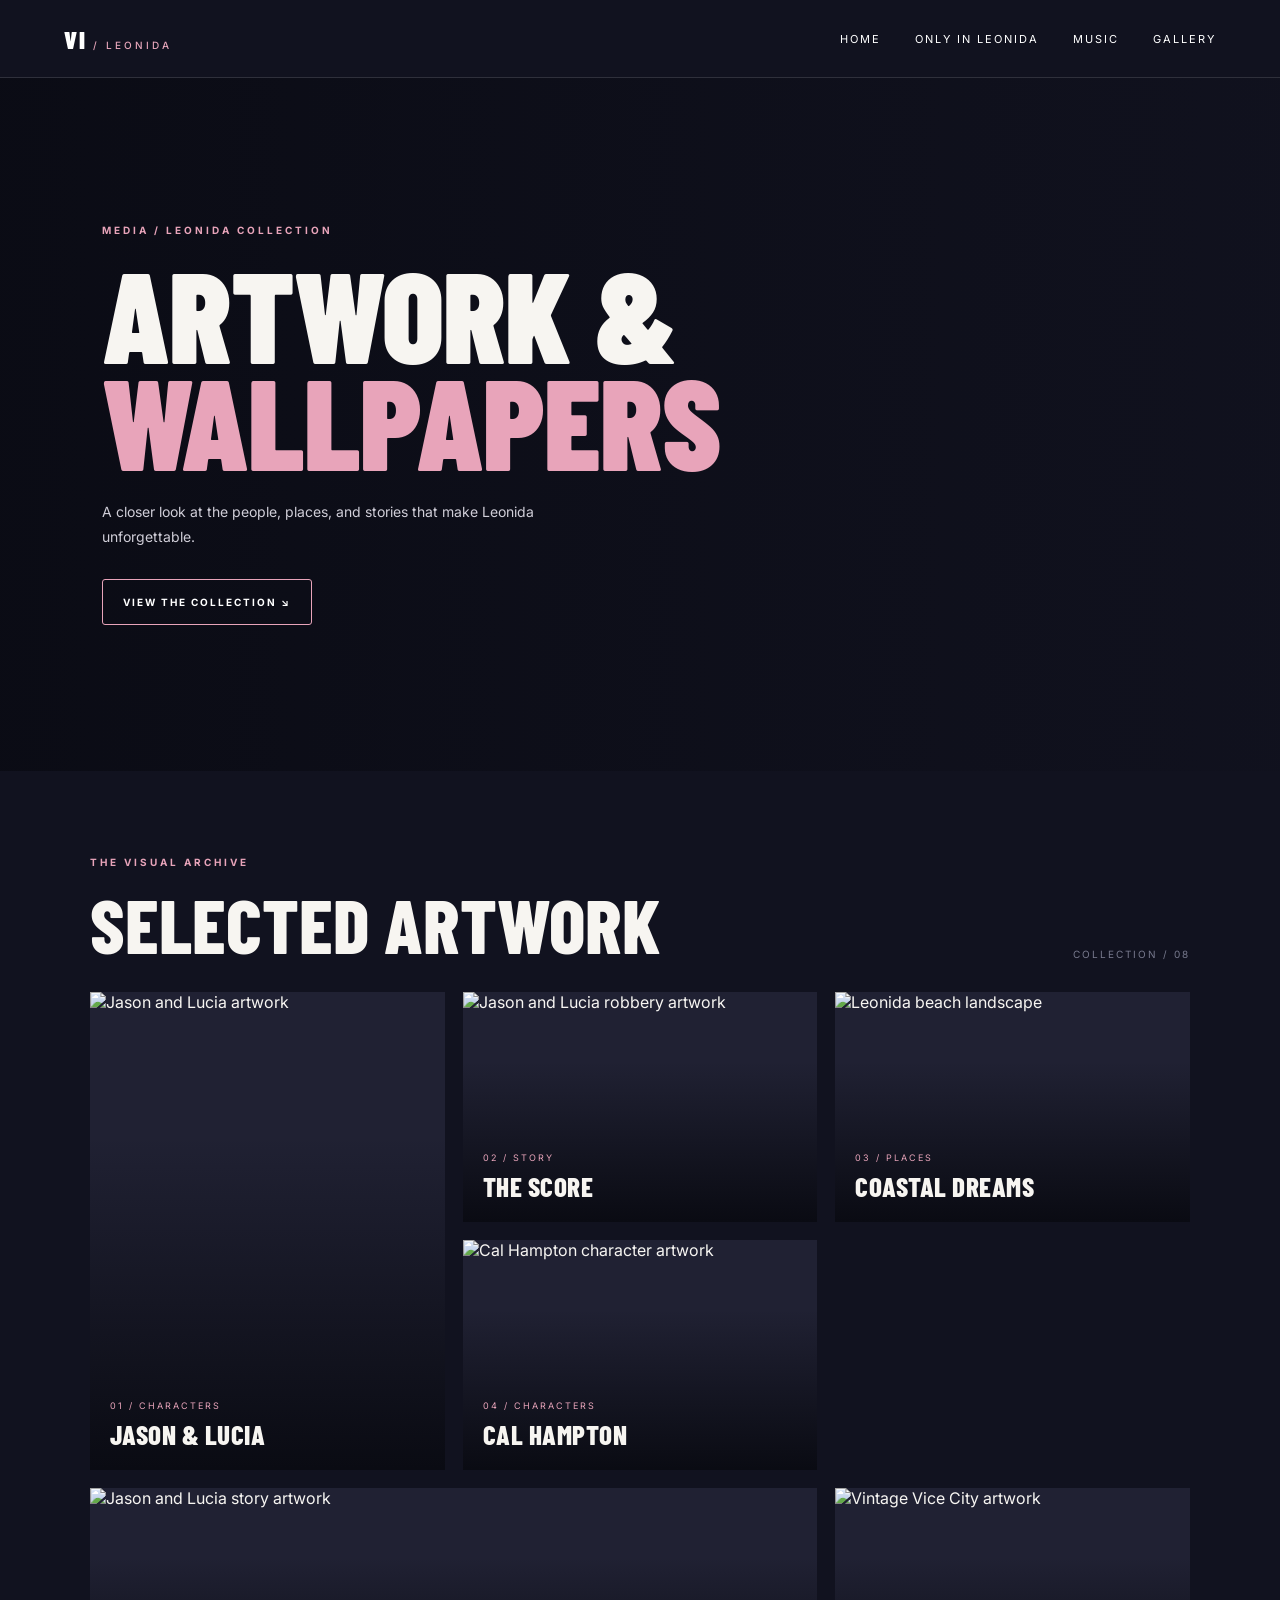
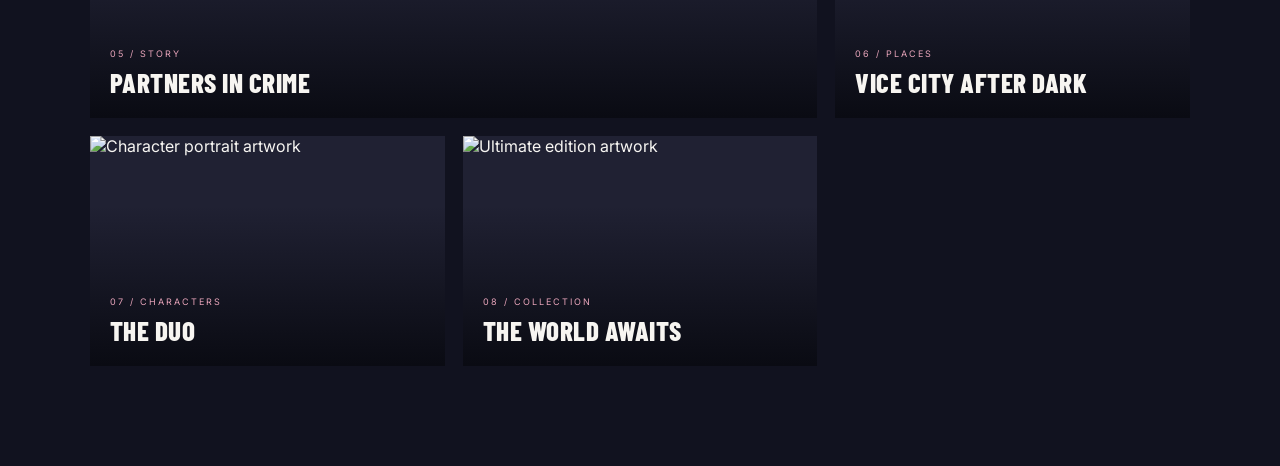
==== gallery.html @ 399e90d9 "created the navbar and herosection for the new page - only in leonida\" ====
<!-- gallery.html -->
<!DOCTYPE html>
<html lang="en">

<head>
  <meta charset="UTF-8">
  <meta name="viewport" content="width=device-width, initial-scale=1.0">
  <title>Artwork & Wallpapers — Grand Theft Auto VI</title>
  <link rel="stylesheet" href="styles.css">
  <link rel="stylesheet" href="media-pages.css">
  <link rel="icon" type="image/x-icon" href="/gta6-logo.png">
</head>

<body class="media-page">
  <div class="media-header">
    <a class="mini-brand" href="index.html" aria-label="Home">VI<span> / LEONIDA</span></a>
    <button class="media-menu-toggle" aria-label="Open menu" aria-expanded="false">
      <span></span>
      <span></span>
    </button>
    <nav class="media-nav">
        <a href="index.html">HOME</a>
      <a href="only-in-leonida.html">ONLY IN LEONIDA</a>
      <a href="music.html">MUSIC</a>
      <a href="gallery.html">GALLERY</a>
    </nav>
  </div>
  
  <div id="top">
    <div class="media-hero gallery-hero">
      <div class="hero-shade"></div>
      <p class="eyebrow">MEDIA / LEONIDA COLLECTION</p>
      <h1>ARTWORK &<br><span>WALLPAPERS</span></h1>
      <p class="hero-copy">A closer look at the people, places, and stories that make Leonida unforgettable.</p>
      <a class="outline-cta" href="#artwork">VIEW THE COLLECTION ↘</a>
    </div>
    
    <div id="artwork" class="gallery-section">
      <div class="section-heading">
        <div>
          <p class="eyebrow">THE VISUAL ARCHIVE</p>
          <h2>SELECTED ARTWORK</h2>
        </div>
        <span>COLLECTION / 08</span>
      </div>
      
      <div class="art-grid">
        <div class="art-card tall" data-category="characters">
          <img src="launch-image.png" alt="Jason and Lucia artwork">
          <div class="caption">
            <span>01 / CHARACTERS</span>
            <span>JASON & LUCIA</span>
          </div>
        </div>
        <div class="art-card" data-category="stories">
          <img src="Jason_and_Lucia_Robbery_portrait.jpg" alt="Jason and Lucia robbery artwork">
          <div class="caption">
            <span>02 / STORY</span>
            <span>THE SCORE</span>
          </div>
        </div>
        <div class="art-card" data-category="places">
          <img src="Jason_and_Lucia_Beach_landscape.jpg" alt="Leonida beach landscape">
          <div class="caption">
            <span>03 / PLACES</span>
            <span>COASTAL DREAMS</span>
          </div>
        </div>
        <div class="art-card" data-category="characters">
          <img src="Cal_Hampton_03.jpg" alt="Cal Hampton character artwork">
          <div class="caption">
            <span>04 / CHARACTERS</span>
            <span>CAL HAMPTON</span>
          </div>
        </div>
        <div class="art-card wide" data-category="stories">
          <img src="Jason_and_Lucia_02.jpg" alt="Jason and Lucia story artwork">
          <div class="caption">
            <span>05 / STORY</span>
            <span>PARTNERS IN CRIME</span>
          </div>
        </div>
        <div class="art-card" data-category="places">
          <img src="VINTAGE_VICE_CITY_PACK_01.jpg" alt="Vintage Vice City artwork">
          <div class="caption">
            <span>06 / PLACES</span>
            <span>VICE CITY AFTER DARK</span>
          </div>
        </div>
        <div class="art-card" data-category="characters">
          <img src="Jason_and_Lucia_02_portrait.jpg" alt="Character portrait artwork">
          <div class="caption">
            <span>07 / CHARACTERS</span>
            <span>THE DUO</span>
          </div>
        </div>
        <div class="art-card" data-category="places">
          <img src="ultimate-edition.avif" alt="Ultimate edition artwork">
          <div class="caption">
            <span>08 / COLLECTION</span>
            <span>THE WORLD AWAITS</span>
          </div>
        </div>
      </div>
    </div>
  </div>
</body>
<script>
  const menuToggle = document.querySelector('.media-menu-toggle');
  const mediaNav = document.querySelector('.media-nav');

  if (menuToggle && mediaNav) {
    menuToggle.addEventListener('click', () => {
      mediaNav.classList.toggle('open');
      const isExpanded = menuToggle.getAttribute('aria-expanded') === 'true';
      menuToggle.setAttribute('aria-expanded', !isExpanded);
    });
  }
</script>
</html>
---- styles.css ----
@import url('https://fonts.googleapis.com/css2?family=Poiret+One&display=swap');
  @font-face {
    font-family: 'ArtDeco Bold';
    src: url('fonts/art-deco-bold.otf') format('opentype');
    font-weight: bold;
    font-style: normal;
  }

  * {
    margin: 0;
    padding: 0;
    box-sizing: border-box;
  }

  body {
    background-color: #16172A;
  }

  .top-section {
    display: flex;
    height: 60px;
    position: relative;
    justify-content: center;
    align-items: center;

  }

   .top-section img {
    width: 100%;                                  
    height: 100%;
    object-fit: cover;
    object-position: center top;
  }
  .top-section p {
    position: absolute;
    color: #3c4066;
    background-color: none;
    font: 15px;
    font-weight: 700;
    line-height: 17px;
    letter-spacing: 2.25px;
    font-family: 'ArtDeco Bold' !important;


  }

  .logo {
    margin: 55px 0 0 55px;
    width: 50px;
    height: 45px;
    color: white;
    position: sticky;
  }

  .logo svg {
    display: block;
    width: 100%;
    height: 100%;
  }

  .hero-section {
    display: flex;
    justify-content: space-between;
    box-sizing: border-box;
    padding: 20px 40px;
    position: relative;

  }


  .hero-container {
    width: 100%;
    max-width: 1350px;
    height: 650px;
    display: flex;
    justify-content: center;
    align-items: center;
    margin: 10px auto;
    position: relative;
  }

  .hero-image {
    width: 100%;
    object-fit: fill;
    display: block;
  }

  .overlay {
    position: absolute;
    display: flex;
    justify-content: center;
    align-items: center;
    max-width: 300px;
    height: auto;
    object-fit: contain;
  }

  

  .menu-button {
    margin: 55px 55px 0 0;
    width: 48px;
    height: 48px;
    background: transparent;
    border: none;
    cursor: pointer;
    position: sticky;
    display: flex;
    flex-direction: column;
    justify-content: center;
    align-items: center;
    gap: 6px;
  }

  .menu-button span {
    width: 40px;
    height: 8px;
    background-color: white;
    display: block;
  }

  .pre-order-wrapper {
  width: 100%;
  display: flex;
  justify-content: center; 
}

  .pre-order {
    width: 100%;             
    max-width: 1300px; 
    height: 120px;
    box-sizing: border-box;
    display: flex;
    flex-direction: row;
    justify-content: space-between;
    align-items: center;
    padding: 10px 0;
  }

  .pre-order p {
    font-size: 29px;
    font-weight: 500;
    line-height: 35px;
    letter-spacing: -0.29px;
    color: white;
    font-family: 'ArtDeco Bold' !important;
  }

  .order-button {
    padding: 22px 22px;
    font-size: 22px;
    font-weight: 700;
    background-color: #FFC0D1;
    color: #16172A;
    border: none;
    border-radius: 50px;
    width: 210px;
    height: 69px;
    transition: background-color 1s ease, color 1s ease, text-shadow 1s ease, box-shadow 1s ease;
  }

  .order-button:hover {
    color: #974858;

  
  box-shadow: 
    0 0 10px #ffffff,   
    0 0 40px #ff69b4,   
    0 0 50px #ff1493,   
    inset 0 0 14px rgba(255, 255, 255, 0.6); 
  }

  .button-group {
    display: flex;
    flex-direction: column;
    align-items: center;
    gap: 15px;
    position: relative;
  }

    .scroll-arrow {
    background: none;
    border: none;
    padding: 0;
    display: flex;
    justify-content: center;
    align-items: center;
    position: absolute;
    top: 120px;
    }  
    
    

  .console-logos {
    display: flex;
    flex-direction: column;
    gap: 10px;
    width: 100%;
  }

  .console-logos img {
    max-width: 200px;
    object-position: right;
    height: auto;
  }

  .left, .right, .center {
    flex: 1;
    display: flex;
    align-items: center;
  }

  .left {
    justify-content: flex-start;
  }

  .center {
    justify-content: center;
  }

  .right {
    justify-content: flex-end;
    align-items: flex-end;
  }

  .launch-section {
    display: flex;
    justify-content: center;
    align-items: center;
    width: 100%;
    height: 100vh;
    margin-top: 100px;
    overflow: hidden;
    position: relative;
  }

  .launch-section img {
  width: 100%;
  height: 100%;
  object-fit: cover;
}

  .launch-text {
    display: flex;
    flex-direction: column;
    position: absolute;
    justify-content: flex-start;
    align-items: center;
    z-index: 1;
    gap: 20px;
    top: 100px;
    left: 0;
    width: 100%;
    height: 100%;
  }

  .watch p {
    color: #fbd9e0;
    background-color: none;
    font-size: 25px;
    line-height: 17px;
    letter-spacing: 2.25px;
    font-weight: 900;
    font-family:'Franklin Gothic Medium', 'Arial Narrow', Arial, sans-serif;
  }

  .launch p {
    color: #ffffff;
    font-size: 66px;
    letter-spacing: 15px;
    font-weight: 900;
    font-family:'Franklin Gothic Medium', 'Arial Narrow', Arial, sans-serif;
  }

  .launch {
    position: relative;
    left: 15px;
  }

  .play-button {
    position: absolute;
    color: white;
    opacity: 0.5;
    display: flex;
    cursor: pointer;
    z-index: 3;
    transition: transform 0.3s ease, opacity 0.3s ease;
  }

  .play-button:hover {
    opacity: 0.7;
    transform: scale(1.15);
  }

  .video-overlay {
  position: fixed;
  top: 0;
  left: 0;
  width: 100%;
  height: 100%;
  background-color: rgba(22, 23, 42, 0.95);
  backdrop-filter: blur(8px);
  z-index: 1000; 
  
  display: flex;
  flex-direction: column;
  justify-content: flex-start; 
  align-items: center;
  padding: 60px 20px;          
  overflow-y: auto;            
  
  opacity: 0;
  pointer-events: none;
  transition: opacity 0.4s ease;
}

.video-overlay:target {
  opacity: 1;
  pointer-events: auto;
}

.video-container {
  position: relative;
  width: 100%;               
  max-width: 1000px;
  aspect-ratio: 16 / 9;
  border-radius: 12px;
  overflow: hidden;
  box-shadow: 0 20px 50px rgba(0, 0, 0, 0.6);
  border: 1px solid rgba(255, 255, 255, 0.15);
  margin-bottom: 40px;          
  flex-shrink: 0;               
}

.video-container iframe {
  width: 100%;
  height: 100%;
  display: block;
}

.close-button {
  position: fixed;             
  top: 20px;
  right: 20px;
  background: rgba(255, 255, 255, 0.1);
  color: white;
  text-decoration: none; 
  font-size: 30px;
  width: 45px;
  height: 45px;
  border-radius: 50%;
  display: flex;
  justify-content: center;
  align-items: center;
  z-index: 100000;
  transition: background 0.2s, transform 0.2s;
}

.close-button:hover {
  background: rgba(255, 255, 255, 0.3);
  transform: scale(1.05);
}


.video-details-section {
  width: 100%;
  max-width: 1000px;       
  margin: 0 auto;
  padding: 0 0 40px 0;         
  background-color: transparent; 
  color: #ffffff;

}

.details-split-row {
  display: flex;
  justify-content: space-between;
  align-items: flex-start;
  gap: 50px;
}

.details-left, .details-right {
  flex: 1;
}

.main-title {
  font-family:'Franklin Gothic Medium', 'Arial Narrow', Arial, sans-serif;
  font-size: 40px;
  line-height: 1.1;
  letter-spacing: 1.5px;
  margin-bottom: 12px;
  font-weight: 700;
  color: #fff9cb;
}

.release-date {
  font-size: 19px;
  color: #7b7d99; 
  letter-spacing: 0.5px;
  font-family:'Franklin Gothic Medium', 'Arial Narrow', Arial, sans-serif;
}

.description-para {
  position: static; 
  font-size: 19px;
  line-height: 1.6;
  color: #7b7d99;
  font-weight: normal ;
  letter-spacing: 0.2px;
  font-family:'Franklin Gothic Medium', 'Arial Narrow', Arial, sans-serif;
}
  
/* Trailers Cards Section */
  .more-trailers-section {
    width: 100%;
    background-color: #16172A; 
    display: flex;
    justify-content: center;
    padding: 60px 40px;
  }

  .trailers-container {
    width: 100%;
    max-width: 1350px;
    display: flex;
    justify-content: space-between;
    gap: 30px;
  }

  .trailer-card {
    flex: 1;
    display: flex;
    flex-direction: column;
    align-items: center;
    cursor: pointer;
  }

  .trailer-card:hover .trailer-image-wrapper img {
    transform: scale(1.03);
  }

  .trailer-image-wrapper {
    width: 100%;
    aspect-ratio: 9 / 16; 
    position: relative;
    border-radius: 12px;
    overflow: hidden;
    margin-bottom: 20px;
  }

  .trailer-image-wrapper img {
    width: 100%;
    height: 100%;
    object-fit: cover;
    transition: transform 0.4s ease;
  }

  .card-play-button {
    position: absolute;
    top: 50%;
    left: 50%;
    transform: translate(-50%, -50%);
    color: white;
    z-index: 2;
    transition: transform 0.2s ease;
  }

  .trailer-card:hover .card-play-button {
    transform: translate(-50%, -50%) scale(1.1);
  }

  .trailer-text {
    text-align: center;
    display: flex;
    flex-direction: column;
    gap: 8px;
  }

  .watch-tag {
    color: #fbd9e0; 
    font-size: 14px;
    letter-spacing: 2px;
    font-weight: 900;
    font-family: 'Franklin Gothic Medium', 'Arial Narrow', Arial, sans-serif;
  }

  .trailer-title {
    color: #ffffff;
    font-size: 26px;
    letter-spacing: 2px;
    font-weight: 900;
    font-family: 'Franklin Gothic Medium', 'Arial Narrow', Arial, sans-serif;
  }


  .scroll-canvas-section {
   
    height: 250vh; 
    position: relative;
    background-color: #000;
  }

  .sticky-canvas-container {
    position: sticky;
    top: 0;
    height: 100vh; 
    width: 100%;
    overflow: hidden;
    display: flex;
    justify-content: center;
    align-items: center;
  }

  /* Adds a smooth fade to the bottom of the scrubbing video */
  .sticky-canvas-container::after {
    content: '';
    position: absolute;
    bottom: 0;
    left: 0;
    width: 100%;
    height: 25vh; /* Controls how tall the blended fade is */
    /* Fades from transparent to your exact body background color (#16172A) */
    background: linear-gradient(to bottom, rgba(22, 23, 42, 0) 0%, rgba(22, 23, 42, 1) 100%);
    pointer-events: none; /* Ensures the overlay doesn't block scrolling or clicks */
    z-index: 5;
  }

  #scrub-canvas {
    width: 100%;
    height: 100vh;
    object-fit: cover; 
    display: block;
    object-position: center center;
  }

  .ultimate-vicecity {
    display: flex;
    flex-direction: column;
    justify-content: center;
    align-items: center;
    gap: 50px; 
    padding: 50px 20px;
  }

 
  .promo-card {
    position: relative; 
    display: flex;
    justify-content: center;
    align-items: center;
    width: 100%;
    max-width: 1500px;
  }
  
  .promo-card img {
    width: 100%;
    border-radius: 40px;
    display: block;
  }

  .promo-content {
    position: absolute;
    display: flex;
    flex-direction: column;
    right: 10%; 
    justify-content: center;
  }

  .promo-preorder-bonus {
    font-size: 20px;
    font-weight: 700;
    font-family: 'Franklin Gothic Medium', 'Arial Narrow', Arial, sans-serif;
    color: #95eef1;
    margin-bottom: 10px;
  }

  .promo-heading {
    font-size: 70px;
    font-weight: 700;
    font-family: 'Franklin Gothic Medium', 'Arial Narrow', Arial, sans-serif;
    color: #fff9cb;
    line-height: 1.1;
    margin-bottom: 20px;
  }

  .promo-para {
    font-size: 30px;
    font-family: 'Franklin Gothic Medium', 'Arial Narrow', Arial, sans-serif;
    color: #ffffff;
    line-height: 1.4;
  }

  .promo-content button {
    margin-top: 40px;
    padding: 22px 22px;
    font-size: 22px;
    font-weight: 700;
    background-color: #fff9cb;
    color: #16172A;
    border: none;
    border-radius: 50px;
    width: 210px;
    height: 69px;
    cursor: pointer;
    transition: background-color 0.5s ease, color 0.5s ease, box-shadow 0.5s ease;
  }

  .promo-content button:hover {
    color: #974858;
    box-shadow: 
      0 0 10px #ffffff,   
      0 0 40px #ff69b4,   
      0 0 50px #ff1493,   
      inset 0 0 14px rgba(255, 255, 255, 0.6); 
  }


  .scroll-canvas-section-2 {
    height: 400vh; 
    position: relative;
    background-color: #000;
  }

  .sticky-canvas-container-2 {
    position: sticky;
    top: 0;
    height: 100vh; 
    width: 100%;
    overflow: hidden;
    display: flex;
    justify-content: center;
    align-items: center;
  }

  /* Adds a smooth fade to the top of the second scrubbing video */
  .sticky-canvas-container-2::before {
    content: '';
    position: absolute;
    top: 0;
    left: 0;
    width: 100%;
    height: 25vh; /* Controls how tall the top blend is */
    /* Fades from solid background color down to transparent */
    background: linear-gradient(to bottom, rgba(22, 23, 42, 1) 0%, rgba(22, 23, 42, 0) 100%);
    pointer-events: none; /* Ensures the overlay doesn't block scrolling or clicks */
    z-index: 5;
  }

   /* Adds a smooth fade to the bottom of the scrubbing video */
  .sticky-canvas-container-2::after {
    content: '';
    position: absolute;
    bottom: 0;
    left: 0;
    width: 100%;
    height: 25vh; /* Controls how tall the blended fade is */
    /* Fades from transparent to your exact body background color (#16172A) */
    background: linear-gradient(to bottom, rgba(22, 23, 42, 0) 0%, rgba(22, 23, 42, 1) 100%);
    pointer-events: none; /* Ensures the overlay doesn't block scrolling or clicks */
    z-index: 5;
  }

  #scrub-canvas-2 {
    width: 100%;
    height: 100vh;
    object-fit: cover; 
    object-position: center center; 
    display: block;
  }

  /* Vice City Story Card */
  .story-card {
    position: relative;
    display: flex;
    align-items: center; 
    width: 100%;
    max-width: 1500px;
    min-height: 650px; 
    border-radius: 40px;
    overflow: hidden;
  }


  .story-content {
    position: relative;
    z-index: 1; 
    display: flex;
    flex-direction: column;
  }

  .story-heading {
    font-family: 'Franklin Gothic Medium', 'Arial Narrow', Arial, sans-serif;
    font-size: 100px;
    font-weight: 700;
    color: #df698a; 
    margin-bottom: 25px;
    letter-spacing: 0.5px;
  }

  .story-paragraph {
    font-family: 'Franklin Gothic Medium', 'Arial Narrow', Arial, sans-serif;
    font-size: 50px;
    font-weight: 500;
    color: #f7bda6; 
    letter-spacing: 0.5px;
  }



  .promo-card.content-left .promo-content {
    right: auto; /* Removes the default right positioning */
    left: 10%;   /* Pins the text to the left side */
  }
  
  .promo-content button {
    width: 250px;
  }

  /* Main Footer Container */
  .site-footer {
    display: flex;
    flex-direction: column;
    align-items: center;
    padding: 80px 20px;
    color: #ffffff;
    font-family: 'Franklin Gothic Medium', 'Arial Narrow', Arial, sans-serif;
  }

  /* Centered Logo */
  .footer-logo {
    max-width: 150px;
    height: auto;
    margin-bottom: 40px;
  }

  /* Newsletter Pill Bar */
  .newsletter-bar {
    display: flex;
    justify-content: space-between;
    align-items: center;
    width: 100%;
    max-width: 1000px;
    border: 1px solid rgba(255, 255, 255, 0.2);
    border-radius: 50px; /* Creates the pill shape */
    padding: 20px 40px;
    margin-bottom: 50px;
    gap: 30px;
  }

  .newsletter-left {
    display: flex;
    align-items: center;
    gap: 15px;
    font-size: 18px;
    font-weight: 700;
    letter-spacing: 0.5px;
    white-space: nowrap;
  }

  .rockstar-icon {
    font-size: 24px;
    font-weight: bold;
    font-family: Arial, sans-serif;
  }

  .rockstar-icon .star {
    font-size: 16px;
    vertical-align: super;
  }

  .newsletter-right p {
    font-size: 14px;
    font-weight: normal;
    color: #b0b0b0;
    line-height: 1.4;
  }

  /* Social Icons */
  .footer-socials {
    display: flex;
    gap: 30px;
    margin-bottom: 40px;
  }

  .footer-socials a {
    color: #ffffff;
    text-decoration: none;
    font-size: 18px;
    font-weight: bold;
    transition: color 0.3s ease;
  }

  .footer-socials a:hover {
    color: #df698a;
  }

  /* Footer Text Links */
  .footer-links {
    display: flex;
    flex-wrap: wrap;
    justify-content: center;
    gap: 20px;
    margin-bottom: 60px;
  }

  .footer-links a {
    color: #b0b0b0;
    text-decoration: none;
    font-size: 14px;
    transition: color 0.3s ease;
  }

  .footer-links a:hover {
    color: #ffffff;
  }

  /* ESRB Rating Section */
  .footer-rating {
    display: flex;
    align-items: flex-start;
    gap: 20px;
    max-width: 600px;
  }

  .esrb-logo {
    width: 60px;
    height: auto;
  }

  .rating-text {
    font-size: 12px;
    color: #b0b0b0;
    line-height: 1.5;
  }

  .in-game-purchases {
    margin-top: 10px;
  }

  .rockstar-logo-img {
    height: 24px; /* Matches the height of the neighboring text */
    width: auto;
    display: block;
  }

  
/* Hide the checkbox */
.menu-toggle {
    position: absolute;
    width: 1px;
    height: 1px;
    opacity: 0;
    pointer-events: none;
}

.menu-button {
  z-index: 1002;
}

.menu-button span {
  transition: transform 0.3s ease;
}

.menu-toggle:checked + .menu-button span:first-child {
  transform: translateY(7px) rotate(45deg);
}

.menu-toggle:checked + .menu-button span:last-child {
  transform: translateY(-7px) rotate(-45deg);
}

/* Full-screen navigation */
.menu-overlay {
    position: fixed;
    inset: 0;
    z-index: 1001;
    background: rgba(8, 8, 8, 0.97);
    display: flex;
    flex-direction: column;
    justify-content: center;
    align-items: center;
    gap: 28px;

    opacity: 0;
    visibility: hidden;
    pointer-events: none;
    transform: translateY(-15px);
    transition:
        opacity 0.35s ease,
        transform 0.35s ease,
        visibility 0.35s ease;
}

/* Show menu when checkbox is checked */
.menu-toggle:checked ~ .menu-overlay {
    opacity: 1;
    visibility: visible;
    pointer-events: auto;
    transform: translateY(0);
}

/* Navigation links */
.menu-overlay a {
    color: #fff;
    text-decoration: none;
    font-family: inherit;
    font-size: clamp(28px, 5vw, 54px);
    font-weight: 700;
    letter-spacing: 2px;
    transition: color 0.25s ease, transform 0.25s ease;
    font-family: 'Franklin Gothic Medium', 'Arial Narrow', Arial, sans-serif;
}

.menu-overlay a:hover {
    color: #ffc0d1;
    transform: scale(1.06);
}

@media (max-width: 600px) {
    .menu-button {
        top: 20px;
        right: 20px;
    }

    .menu-overlay {
        gap: 24px;
    }
}

  /* Responsive Adjustments for Mobile */
  @media (max-width: 768px) {
    .newsletter-bar {
      flex-direction: column;
      text-align: center;
      padding: 30px 20px;
      border-radius: 20px;
    }
    
    .newsletter-left {
      flex-direction: column;
    }

    .footer-rating {
      flex-direction: column;
      align-items: center;
      text-align: center;
    }
  }

/* =========================================================================
   RESPONSIVE LAYER (Single Media Query)
   ========================================================================= */
html {text-size-adjust: 100%;} body {overflow-x: clip;}
img, svg, canvas, video, iframe {max-width: 100%;} body:has(.menu-toggle:checked) {overflow: hidden;}

@media (max-width: 950px) {
  .hero-section {flex-direction: column; justify-content: flex-start; padding: 16px 14px 0;}
  .logo {margin: 8px 0; width: clamp(36px, 6vw, 42px); flex: none;}
  .hero-container {margin: 0 auto; height: clamp(340px, 65svh, 640px);}
  .hero-image {height: 100%; object-fit: cover; object-position: center;}
  .overlay {max-width: min(220px, 50vw);}
  
  /* Menu button set to absolute so it scrolls naturally with the page */
  .menu-button {position: absolute; top: 20px; right: 20px; margin: 0; z-index: 1002; background: transparent; backdrop-filter: none;}
  button.menu-button {display: none;}
  
  .pre-order-wrapper {padding: 0 24px;} .pre-order {height: auto; flex-direction: column; gap: 22px; padding: 28px 0; max-width: 560px;}
  .pre-order .left, .pre-order .center, .pre-order .right {width: 100%; justify-content: center; text-align: center;}
  .pre-order p {font-size: clamp(20px, 4vw, 24px);} .order-button {width: clamp(240px, 80vw, 260px); height: 60px;}
  .console-logos {flex-direction: row; justify-content: center; gap: 24px;} .console-logos img {width: 40%; max-width: 130px;}
  
  .launch-section {height: clamp(420px, 80svh, 100svh); margin-top: 40px;} .launch-text {top: 12%; padding: 0 16px;}
  .watch p {font-size: clamp(14px, 3vw, 22px); line-height: 1.2; text-align: center;} .launch p {font-size: clamp(24px, 8vw, 56px); letter-spacing: clamp(3px, 1vw, 10px); text-align: center;}
  .video-overlay {padding: 72px 16px 32px;} .details-split-row {flex-direction: column; gap: 16px;} .main-title {font-size: clamp(24px, 6vw, 36px);}
  
  .more-trailers-section {padding: 40px 0;} .trailers-container {justify-content: flex-start; gap: 16px; padding: 0 20px 12px; overflow-x: auto; scroll-snap-type: x mandatory; scrollbar-width: none;}
  .trailer-card {flex: 0 0 clamp(260px, 70vw, 320px); scroll-snap-align: start;} .watch-tag {font-size: 12px;} .trailer-title {font-size: clamp(16px, 2vw, 22px);}
  
  .ultimate-vicecity {gap: 40px; padding: 32px 16px;} .promo-card, .story-card {flex-direction: column; align-items: stretch; border-radius: 24px; min-height: 0;}
  .promo-content {position: static; padding: 22px 4px 0; align-items: flex-start;} .promo-heading {font-size: clamp(30px, 7vw, 52px); margin-bottom: 12px;}
  .promo-para {font-size: clamp(15px, 3vw, 22px); line-height: 1.5;} .promo-para br {display: none;}
  .promo-content button {width: 100%; min-width: 190px; height: 54px; margin-top: 22px; font-size: 17px;}
  .story-heading {font-size: clamp(34px, 9vw, 64px);} .story-paragraph {font-size: clamp(17px, 4vw, 28px);}
  
  .site-footer {padding: 56px 20px 40px;} .newsletter-bar {margin-bottom: 36px; flex-direction: column; text-align: center; gap: 16px;}
  .footer-socials, .footer-links {flex-wrap: wrap; justify-content: center; text-align: center;}
  
  .top-section p {left: 0; right: 0; padding: 0 64px; text-align: center; font-size: clamp(9px, 2vw, 10px);}
}

/* Touch Reset */
@media (hover: none) {
  .order-button:hover, .promo-content button:hover {color: #1617}
}
---- media-pages.css ----
@import url('https://fonts.googleapis.com/css2?family=Barlow+Condensed:wght@400;500;600;700;800;900&family=Inter:wght@400;500;600;700&display=swap');

.media-page {
    background: #11121f;
    color: #f7f5f1;
    font-family: Inter, Arial, sans-serif;
    overflow-x: clip; 
    -webkit-text-size-adjust: 100%; 
    text-size-adjust: 100%; 
    -webkit-tap-highlight-color: transparent;
}

.media-header {
    height: 78px;
    padding: 0 clamp(20px, 5vw, 76px);
    display: flex;
    align-items: center;
    justify-content: space-between;
    border-bottom: 1px solid #ffffff20;
    background: #11121f;
    position: relative;
    z-index: 5
}

.mini-brand {
    font: 900 25px 'Barlow Condensed', sans-serif;
    letter-spacing: 2px;
    color: #fff;
    text-decoration: none
}

.mini-brand span {
    font: 500 10px Inter, sans-serif;
    letter-spacing: 3px;
    color: #e7a6ba
}

.media-nav {
    display: flex;
    gap: 34px
}

.media-nav a {
    font-size: 11px;
    letter-spacing: 2px;
    color: #fff;
    text-decoration: none
}

.media-nav a:hover {
    color: #f2a9c1
}

.media-menu-toggle {
    display: none;
    background: none;
    color: #fff;
    border: 0;
    font-size: 25px;
    cursor: pointer;
}

.media-menu-toggle span {
    display: block;
    width: 24px;
    height: 2px;
    background: #fff;
    margin: 5px auto;
    transition: 0.3s;
}

.media-hero {
    min-height: 600px;
    height: min(77vh, 850px);
    position: relative;
    display: flex;
    flex-direction: column;
    justify-content: center;
    align-items: flex-start;
    padding: 8vw;
    background-size: cover;
    background-position: center;
    overflow: hidden
}

.music-hero {
    background-image: url('Jason_and_Lucia_Beach_landscape.jpg')
}

.gallery-hero {
    background-image: url('Jason_and_Lucia_02.jpg')
}

.hero-shade {
    position: absolute;
    inset: 0;
    background: linear-gradient(90deg, rgba(10, 11, 20, .92), rgba(10, 11, 20, .35) 65%, rgba(10, 11, 20, .1)), linear-gradient(0deg, #11121f, transparent 30%)
}

.media-hero>*:not(.hero-shade) {
    position: relative;
    z-index: 1
}

.eyebrow {
    font-size: 10px;
    letter-spacing: 3px;
    color: #e8a4ba;
    font-weight: 700
}

.media-hero h1 {
    font: 900 clamp(60px, 10vw, 142px)/.84 'Barlow Condensed', Impact, sans-serif;
    letter-spacing: -1px;
    margin: 24px 0;
    text-transform: uppercase
}

.media-hero h1 span {
    font-style: normal;
    color: #e8a4ba
}

.hero-copy {
    max-width: 480px;
    color: #d0ced8;
    line-height: 1.8;
    font-size: 14px
}

.outline-cta {
    display: inline-flex;
    margin-top: 30px;
    border: 1px solid #e8a4ba;
    border-radius: 3px;
    padding: 16px 20px;
    text-decoration: none;
    color: #fff;
    font-size: 10px;
    letter-spacing: 2px;
    font-weight: 700;
    transition: background 0.2s, color 0.2s
}

.outline-cta:hover {
    background: #e8a4ba;
    color: #11121f
}

.intro-row {
    padding: 90px 9vw;
    display: grid;
    grid-template-columns: 1fr 1fr;
    gap: 9vw;
    align-items: end;
    border-bottom: 1px solid #ffffff20
}

.intro-row h2,
.section-heading h2,
.album-banner h2 {
    font: 800 clamp(42px, 6vw, 76px)/.95 'Barlow Condensed', Impact, sans-serif;
    margin: 20px 0 0;
    text-transform: uppercase
}

.intro-row>p {
    color: #aaaaba;
    line-height: 1.9;
    max-width: 570px;
    font-size: 14px
}

.station-section,
.gallery-section {
    padding: 85px 7vw 100px
}

.section-heading {
    display: flex;
    align-items: end;
    justify-content: space-between;
    margin-bottom: 32px
}

.section-heading>span {
    font-size: 10px;
    letter-spacing: 2px;
    color: #77798d
}

.station-grid {
    display: grid;
    grid-template-columns: repeat(3, minmax(0, 1fr));
    gap: 20px
}

.station-card {
    background: #191a2b;
    border: 1px solid #ffffff12;
    min-width: 0;
    transition: transform .25s, border-color .25s
}

.station-card:hover {
    transform: translateY(-5px);
    border-color: #e8a4ba66
}

.station-card>img {
    width: 100%;
    height: 210px;
    object-fit: cover;
    display: block;
    filter: saturate(.8)
}

.station-info {
    padding: 23px
}

.station-info>span,
.art-card .caption span:first-child {
    font-size: 9px;
    letter-spacing: 2px;
    color: #e8a4ba
}

.station-info h2 {
    font: 800 34px 'Barlow Condensed', Impact, sans-serif;
    margin: 10px 0;
    text-transform: uppercase
}

.station-info p {
    font-size: 12px;
    color: #a8a9ba;
    min-height: 18px
}

.tune-button {
    margin-top: 22px;
    padding: 10px 0;
    border: 0;
    border-top: 1px solid #ffffff30;
    background: none;
    color: #fff;
    width: 100%;
    text-align: left;
    font-size: 10px;
    letter-spacing: 2px;
    cursor: pointer
}

.tune-button:hover {
    color: #e8a4ba
}

.album-banner {
    padding: 80px 9vw;
    display: flex;
    justify-content: space-between;
    align-items: center;
    gap: 30px;
    background: linear-gradient(110deg, #242037, #171827)
}

.album-banner p:not(.eyebrow) {
    max-width: 470px;
    color: #b8b7c6;
    line-height: 1.7;
    font-size: 13px
}

.album-banner .outline-cta {
    white-space: nowrap
}

.art-grid {
    display: grid;
    grid-template-columns: repeat(3, minmax(0, 1fr));
    grid-auto-rows: 230px;
    gap: 18px
}

.art-card {
    position: relative;
    overflow: hidden;
    background: #202133;
    cursor: pointer
}

.art-card.tall {
    grid-row: span 2
}

.art-card.wide {
    grid-column: span 2
}

.art-card img {
    width: 100%;
    height: 100%;
    object-fit: cover;
    display: block;
    transition: transform .5s, filter .4s;
    filter: saturate(.8)
}

.art-card:hover img {
    transform: scale(1.045);
    filter: saturate(1.05)
}

.art-card:after {
    content: '';
    position: absolute;
    inset: 30% 0 0;
    background: linear-gradient(transparent, rgba(8, 9, 16, .92));
    pointer-events: none
}

.art-card .caption {
    position: absolute;
    z-index: 1;
    bottom: 20px;
    left: 20px;
    display: flex;
    flex-direction: column;
    gap: 7px
}

.art-card .caption span:last-child {
    font: 800 27px 'Barlow Condensed', Impact, sans-serif;
    letter-spacing: .5px
}


@media (max-width: 850px) {
    .media-header { height: 65px; } 
    .mini-brand { font-size: clamp(22px, 5vw, 25px); }
    .media-menu-toggle { display: block; width: 44px; height: 44px; margin-right: -8px; }
    .media-nav { display: none; position: absolute; inset: 64px 0 auto 0; background: #11121f; padding: 25px; flex-direction: column; gap: 22px; border-bottom: 1px solid #ffffff22; max-height: calc(100vh - 64px); overflow-y: auto; }
    .media-nav.open { display: flex; } 
    .media-nav a { padding: 6px 0; font-size: 13px; }
    .media-hero { min-height: 420px; height: 75svh; padding: 28px; } 
    .hero-copy { max-width: 100%; }
    .media-hero h1 { font-size: clamp(44px, 15vw, 90px); }
    .intro-row, .station-grid, 
    .art-grid { grid-template-columns: 1fr; }
    .intro-row { padding: 65px 7vw; gap: 25px; } .art-grid { grid-auto-rows: 260px; }
    .section-heading, .album-banner { align-items: flex-start; flex-direction: column; }
    .section-heading { gap: 15px; } 
    .album-banner { padding: 60px 7vw; }
    .station-section, .gallery-section { padding: 52px 5vw 64px; }
    .station-card > img { height: 230px; } 
    .station-info { padding: 20px; } .station-info h2 { font-size: 30px; }
    .art-card.tall, .art-card.wide { grid-area: auto; }
    .station-card:hover { transform: none; border-color: #ffffff12; } 
    .art-card:hover img { transform: none; filter: saturate(.8); }
    .outline-cta:hover, .tune-button:hover, .media-nav a:hover { color: #fff; } 
    .outline-cta:hover { background: transparent; }
}
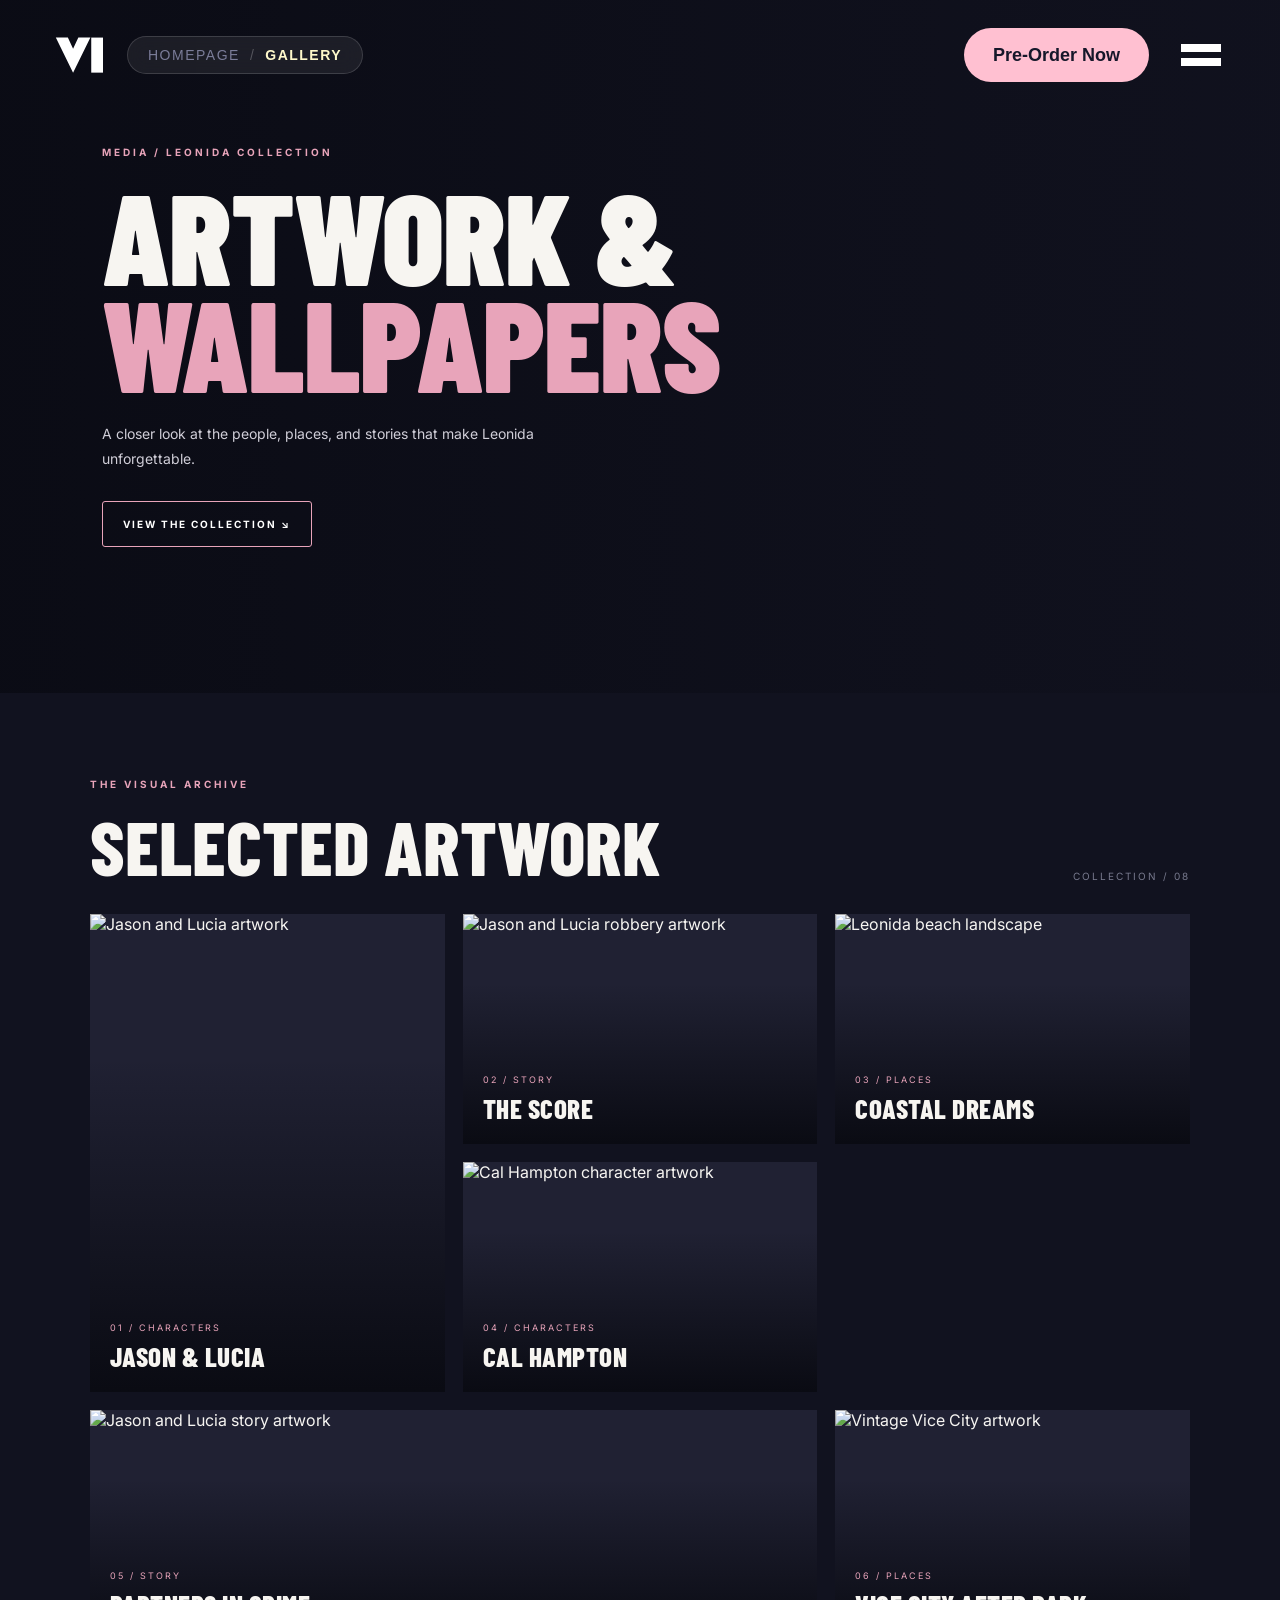
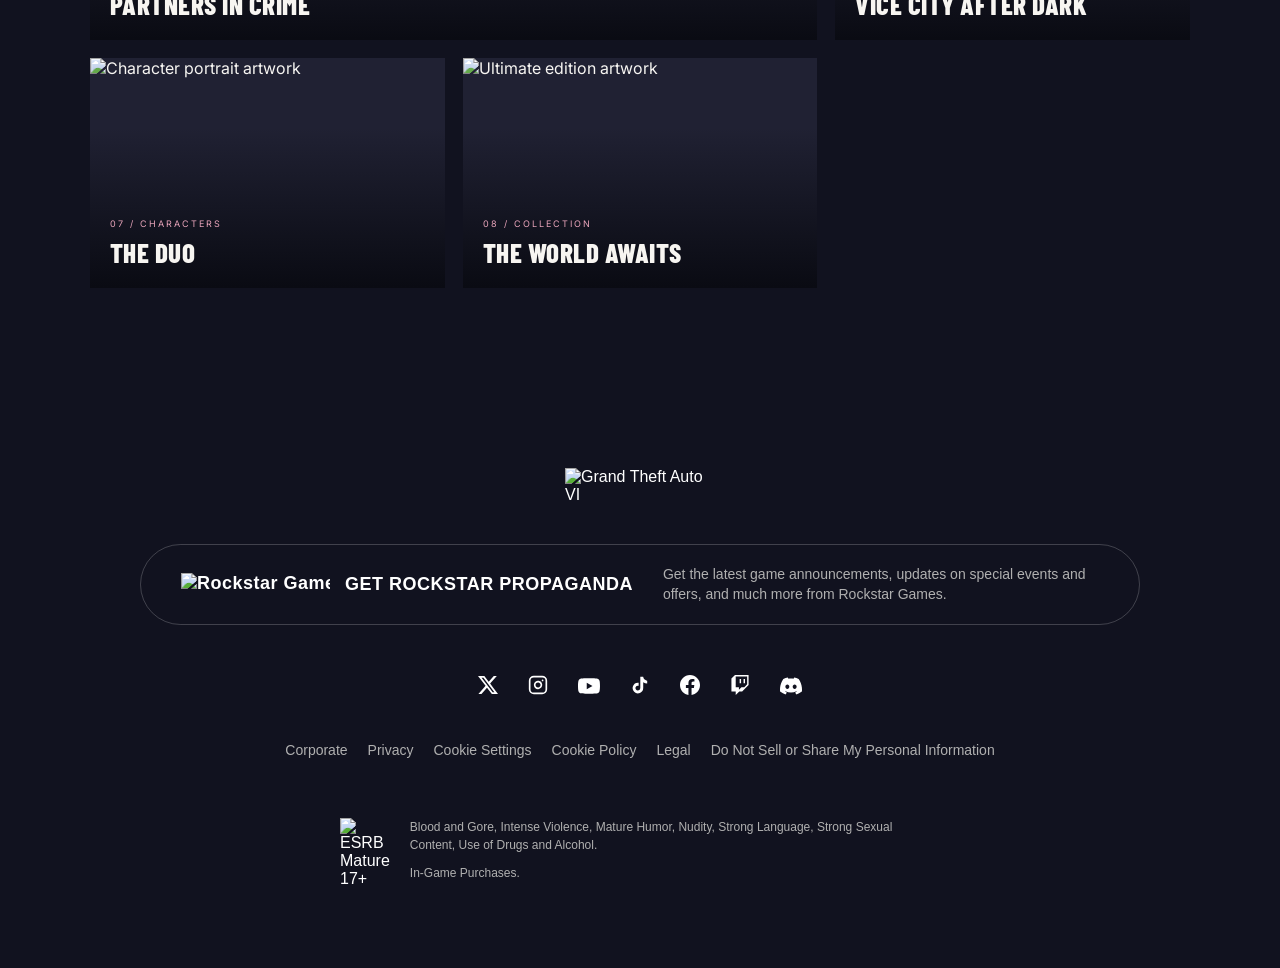
==== commit ecee2b99: "changed the navbar in the music and gallery page to match the overall site's theme and also added th" ====
--- a/gallery.html
+++ b/gallery.html
@@ -12,19 +12,42 @@
 </head>
 
 <body class="media-page">
-  <div class="media-header">
-    <a class="mini-brand" href="index.html" aria-label="Home">VI<span> / LEONIDA</span></a>
-    <button class="media-menu-toggle" aria-label="Open menu" aria-expanded="false">
-      <span></span>
-      <span></span>
-    </button>
-    <nav class="media-nav">
-        <a href="index.html">HOME</a>
-      <a href="only-in-leonida.html">ONLY IN LEONIDA</a>
-      <a href="music.html">MUSIC</a>
-      <a href="gallery.html">GALLERY</a>
-    </nav>
-  </div>
+  <header class="leonida-header">
+    <div class="header-bar">
+      <div class="header-left">
+        <a href="index.html" class="logo" aria-label="Grand Theft Auto VI Home">
+          <svg fill="none" height="100%" width="100%" viewBox="0 0 46 35" xmlns="http://www.w3.org/2000/svg" aria-hidden="true" focusable="false">
+            <path d="M46.2661 0.800781H34.7236V34.4008H46.2661V0.800781Z" fill="currentColor"></path>
+            <path d="M33.9162 0.800781L17.3358 34.4008L0.776855 0.800781H12.3139L17.3332 11.5445L22.3766 0.800781H33.9162Z" fill="currentColor"></path>
+            <path d="M46.9194 1.43945C47.0056 1.43945 47.0488 1.47492 47.0488 1.54585C47.0488 1.60496 47.0155 1.63872 46.9489 1.64712L47.0573 1.81154H46.9939L46.8905 1.65148H46.828V1.81154H46.769V1.43945H46.9192H46.9194ZM46.8959 1.60465C46.9317 1.60465 46.9565 1.59999 46.9698 1.59065C46.9831 1.58132 46.9898 1.56561 46.9898 1.54336C46.9898 1.50541 46.9631 1.48628 46.9099 1.48628H46.8282V1.60465H46.8959Z" fill="currentColor"></path>
+            <path d="M46.8961 1.94775C46.7154 1.94775 46.5684 1.80355 46.5684 1.62622C46.5684 1.44889 46.7154 1.30469 46.8961 1.30469C47.0769 1.30469 47.2239 1.44889 47.2239 1.62622C47.2239 1.80355 47.0769 1.94775 46.8961 1.94775ZM46.8961 1.35509C46.7437 1.35509 46.6196 1.47673 46.6196 1.62638C46.6196 1.77602 46.7436 1.89767 46.8961 1.89767C47.0487 1.89767 47.1727 1.77602 47.1727 1.62638C47.1727 1.47673 47.0487 1.35509 46.8961 1.35509Z" fill="currentColor"></path>
+          </svg>
+        </a>
+        <div class="breadcrumb-pill">
+          <a href="index.html">Homepage</a>
+          <span class="divider">/</span>
+          <span class="current">Gallery</span>
+        </div>
+      </div>
+
+      <div class="header-right">
+        <button class="order-button header-cta" type="button">Pre-Order Now</button>
+        <input type="checkbox" id="menu-toggle" class="menu-toggle">
+        <label for="menu-toggle" class="menu-button" aria-label="Toggle navigation menu">
+          <span></span>
+          <span></span>
+        </label>
+        
+        <!-- Full-screen Navigation Overlay -->
+        <nav class="menu-overlay">
+          <a href="index.html">HOME</a>
+          <a href="only-in-leonida.html">ONLY IN LEONIDA</a>
+          <a href="music.html">MUSIC</a>
+          <a href="gallery.html" class="active-link">GALLERY</a>
+        </nav>
+      </div>
+    </div>
+    </header>
   
   <div id="top">
     <div class="media-hero gallery-hero">
@@ -104,17 +127,80 @@
       </div>
     </div>
   </div>
+
+  <footer class="site-footer">
+  
+  <!-- Centered GTA VI Logo -->
+  <img class="footer-logo" src="gta6-logo.png" alt="Grand Theft Auto VI">
+
+  <!-- Newsletter Pill Bar -->
+  <div class="newsletter-bar">
+    <div class="newsletter-left">
+      <img src="rockstar.png" alt="Rockstar Games" class="rockstar-logo-img">
+      <span class="newsletter-title">GET ROCKSTAR PROPAGANDA</span>
+    </div>
+    <div class="newsletter-right">
+      <p>Get the latest game announcements, updates on special events and offers, and much more from Rockstar Games.</p>
+    </div>
+  </div>
+
+  <div class="footer-socials">
+  <!-- X (Twitter) -->
+  <a href="#" aria-label="X">
+    <svg viewBox="0 0 24 24" width="20" height="20" fill="currentColor"><path d="M18.901 1.153h3.68l-8.04 9.19L24 22.846h-7.406l-5.8-7.584-6.638 7.584H.474l8.6-9.83L0 1.154h7.594l5.243 6.932ZM17.61 20.644h2.039L6.486 3.24H4.298Z"/></svg>
+  </a>
+  
+  <!-- Instagram -->
+  <a href="#" aria-label="Instagram">
+    <svg viewBox="0 0 24 24" width="20" height="20" fill="none" stroke="currentColor" stroke-width="2" stroke-linecap="round" stroke-linejoin="round"><rect x="2" y="2" width="20" height="20" rx="5" ry="5"></rect><path d="M16 11.37A4 4 0 1 1 12.63 8 4 4 0 0 1 16 11.37z"></path><line x1="17.5" y1="6.5" x2="17.51" y2="6.5"></line></svg>
+  </a>
+  
+  <!-- YouTube -->
+  <a href="#" aria-label="YouTube">
+    <svg viewBox="0 0 24 24" width="22" height="22" fill="currentColor"><path d="M23.498 6.186a3.016 3.016 0 0 0-2.122-2.136C19.505 3.545 12 3.545 12 3.545s-7.505 0-9.377.505A3.017 3.017 0 0 0 .501 6.186C0 8.07 0 12 0 12s0 3.93.501 5.814a3.016 3.016 0 0 0 2.122 2.136c1.871.505 9.377.505 9.377.505s7.505 0 9.377-.505a3.015 3.015 0 0 0 2.122-2.136C24 15.93 24 12 24 12s0-3.93-.502-5.814zM9.545 15.568V8.432L15.818 12l-6.273 3.568z"/></svg>
+  </a>
+  
+  <!-- TikTok -->
+  <a href="#" aria-label="TikTok">
+    <svg viewBox="0 0 24 24" width="20" height="20" fill="currentColor"><path d="M19.59 6.69a4.83 4.83 0 0 1-3.77-4.25V2h-3.45v13.67a2.89 2.89 0 0 1-5.2 1.74 2.89 2.89 0 0 1 2.31-4.64 2.93 2.93 0 0 1 .88.13V9.4a6.84 6.84 0 0 0-1-.05A6.33 6.33 0 0 0 5 20.1a6.34 6.34 0 0 0 10.86-4.43v-7a8.16 8.16 0 0 0 4.77 1.52v-3.4a4.85 4.85 0 0 1-1-.1z"/></svg>
+  </a>
+  
+  <!-- Facebook -->
+  <a href="#" aria-label="Facebook">
+    <svg viewBox="0 0 24 24" width="20" height="20" fill="currentColor"><path d="M24 12.073c0-6.627-5.373-12-12-12s-12 5.373-12 12c0 5.99 4.388 10.954 10.125 11.854v-8.385H7.078v-3.469h3.047V9.43c0-3.007 1.792-4.669 4.533-4.669 1.312 0 2.686.235 2.686.235v2.953H15.83c-1.491 0-1.956.925-1.956 1.874v2.25h3.328l-.532 3.469h-2.796v8.385C19.612 23.027 24 18.062 24 12.073z"/></svg>
+  </a>
+  
+  <!-- Twitch -->
+  <a href="#" aria-label="Twitch">
+    <svg viewBox="0 0 24 24" width="20" height="20" fill="currentColor"><path d="M11.571 4.714h1.715v5.143H11.57zm4.715 0H18v5.143h-1.714zM6 0L1.714 4.286v15.428h5.143V24l4.286-4.286h3.428L22.286 12V0zm14.571 11.143l-3.428 3.428h-3.429l-3 3v-3H6.857V1.714h13.714Z"/></svg>
+  </a>
+  
+  <!-- Discord -->
+  <a href="#" aria-label="Discord">
+    <svg viewBox="0 0 24 24" width="22" height="22" fill="currentColor"><path d="M20.317 4.3698a19.7913 19.7913 0 00-4.8851-1.5152.0741.0741 0 00-.0785.0371c-.211.3753-.4447.8648-.6083 1.2495-1.8447-.2762-3.68-.2762-5.4868 0-.1636-.3933-.4058-.8742-.6177-1.2495a.077.077 0 00-.0785-.037 19.7363 19.7363 0 00-4.8852 1.515.0699.0699 0 00-.0321.0277C.5334 9.0458-.319 13.5799.0992 18.0578a.0824.0824 0 00.0312.0561c2.0528 1.5076 4.0413 2.4228 5.9929 3.0294a.0777.0777 0 00.0842-.0276c.4616-.6304.8731-1.2952 1.226-1.9942a.076.076 0 00-.0416-.1057c-.6528-.2476-1.2743-.5495-1.8722-.8923a.077.077 0 01-.0076-.1277c.1258-.0943.2517-.1923.3718-.2914a.0743.0743 0 01.0776-.0105c3.9278 1.7933 8.18 1.7933 12.0614 0a.0739.0739 0 01.0785.0095c.1202.099.246.1981.3728.2924a.077.077 0 01-.0066.1276 12.2986 12.2986 0 01-1.873.8914.0766.0766 0 00-.0407.1067c.3604.698.7719 1.3628 1.225 1.9932a.076.076 0 00.0842.0286c1.961-.6067 3.9495-1.5219 6.0023-3.0294a.077.077 0 00.0313-.0552c.5004-5.177-.8382-9.6739-3.5485-13.6604a.061.061 0 00-.0312-.0286zM8.02 15.3312c-1.1825 0-2.1569-1.0857-2.1569-2.419 0-1.3332.9555-2.4189 2.157-2.4189 1.2108 0 2.1757 1.0952 2.1568 2.419 0 1.3332-.9555 2.4189-2.1569 2.4189zm7.9748 0c-1.1825 0-2.1569-1.0857-2.1569-2.419 0-1.3332.9554-2.4189 2.1569-2.4189 1.2108 0 2.1757 1.0952 2.1568 2.419 0 1.3332-.946 2.4189-2.1568 2.4189z"/></svg>
+  </a>
+</div>
+
+  <!-- Legal Links -->
+  <div class="footer-links">
+    <a href="#">Corporate</a>
+    <a href="#">Privacy</a>
+    <a href="#">Cookie Settings</a>
+    <a href="#">Cookie Policy</a>
+    <a href="#">Legal</a>
+    <a href="#">Do Not Sell or Share My Personal Information</a>
+  </div>
+
+  <!-- Rating Section -->
+  <div class="footer-rating">
+    <img src="ESRB_2013_Mature.svg.webp" alt="ESRB Mature 17+" class="esrb-logo">
+    <div class="rating-text">
+      <p>Blood and Gore, Intense Violence, Mature Humor, Nudity, Strong Language, Strong Sexual Content, Use of Drugs and Alcohol.</p>
+      <p class="in-game-purchases">In-Game Purchases.</p>
+    </div>
+  </div>
+
+</footer>
+
 </body>
-<script>
-  const menuToggle = document.querySelector('.media-menu-toggle');
-  const mediaNav = document.querySelector('.media-nav');
-
-  if (menuToggle && mediaNav) {
-    menuToggle.addEventListener('click', () => {
-      mediaNav.classList.toggle('open');
-      const isExpanded = menuToggle.getAttribute('aria-expanded') === 'true';
-      menuToggle.setAttribute('aria-expanded', !isExpanded);
-    });
-  }
-</script>
 </html>
--- a/media-pages.css
+++ b/media-pages.css
@@ -5,68 +5,97 @@
     color: #f7f5f1;
     font-family: Inter, Arial, sans-serif;
     overflow-x: clip; 
-    -webkit-text-size-adjust: 100%; 
     text-size-adjust: 100%; 
-    -webkit-tap-highlight-color: transparent;
-}
-
-.media-header {
-    height: 78px;
-    padding: 0 clamp(20px, 5vw, 76px);
-    display: flex;
-    align-items: center;
-    justify-content: space-between;
-    border-bottom: 1px solid #ffffff20;
-    background: #11121f;
-    position: relative;
-    z-index: 5
-}
-
-.mini-brand {
-    font: 900 25px 'Barlow Condensed', sans-serif;
-    letter-spacing: 2px;
-    color: #fff;
-    text-decoration: none
-}
-
-.mini-brand span {
-    font: 500 10px Inter, sans-serif;
-    letter-spacing: 3px;
-    color: #e7a6ba
-}
-
-.media-nav {
-    display: flex;
-    gap: 34px
-}
-
-.media-nav a {
-    font-size: 11px;
-    letter-spacing: 2px;
-    color: #fff;
-    text-decoration: none
-}
-
-.media-nav a:hover {
-    color: #f2a9c1
-}
-
-.media-menu-toggle {
-    display: none;
-    background: none;
-    color: #fff;
-    border: 0;
-    font-size: 25px;
-    cursor: pointer;
-}
-
-.media-menu-toggle span {
-    display: block;
-    width: 24px;
-    height: 2px;
-    background: #fff;
-    margin: 5px auto;
-    transition: 0.3s;
+}
+
+
+.leonida-header {
+  position: absolute; /* Changed from relative to absolute */
+  top: 0;
+  left: 0;
+  width: 100%;
+  z-index: 50; /* Ensures it sits above the hero gradient */
+}
+
+.header-bar {
+  display: flex;
+  justify-content: space-between;
+  align-items: center;
+  padding: 28px 55px;
+  position: relative;
+  z-index: 20;
+}
+
+.header-left {
+  display: flex;
+  align-items: center;
+  gap: 24px;
+}
+
+.header-left .logo {
+  margin: 0;
+  width: 48px;
+  height: 42px;
+  color: #ffffff;
+}
+
+.header-left .logo:hover {
+  color: #FFC0D1;
+}
+
+.breadcrumb-pill {
+  display: flex;
+  align-items: center;
+  gap: 10px;
+  background: rgba(255, 255, 255, 0.07);
+  border: 1px solid rgba(255, 255, 255, 0.15);
+  backdrop-filter: blur(10px);
+  padding: 10px 20px;
+  border-radius: 50px;
+  font-family: 'Franklin Gothic Medium', 'Arial Narrow', Arial, sans-serif;
+  font-size: 14px;
+  letter-spacing: 1.5px;
+  text-transform: uppercase;
+}
+
+.breadcrumb-pill a {
+  color: #7b7d99;
+  text-decoration: none;
+}
+
+.breadcrumb-pill a:hover {
+  color: #ffffff;
+}
+
+.breadcrumb-pill .divider {
+  color: rgba(255, 255, 255, 0.25);
+}
+
+.breadcrumb-pill .current {
+  color: #fff9cb;
+  font-weight: 700;
+}
+
+.header-right {
+  display: flex;
+  align-items: center;
+  gap: 28px;
+}
+
+.header-cta {
+  width: 185px;
+  height: 54px;
+  padding: 14px 20px;
+  font-size: 18px;
+  cursor: pointer;
+}
+
+.header-right .menu-button {
+  margin: 0;
+}
+
+.menu-overlay a.active-link {
+  color: #FFC0D1;
 }
 
 .media-hero {
@@ -79,8 +108,8 @@
     align-items: flex-start;
     padding: 8vw;
     background-size: cover;
-    background-position: center;
-    overflow: hidden
+    background-position: center top; 
+    overflow: hidden;
 }
 
 .music-hero {
@@ -360,4 +389,9 @@
     .art-card:hover img { transform: none; filter: saturate(.8); }
     .outline-cta:hover, .tune-button:hover, .media-nav a:hover { color: #fff; } 
     .outline-cta:hover { background: transparent; }
+}
+
+@media (max-width: 950px) {
+  .header-bar { padding: 18px 20px; }
+  .breadcrumb-pill, .header-cta { display: none; }
 }
